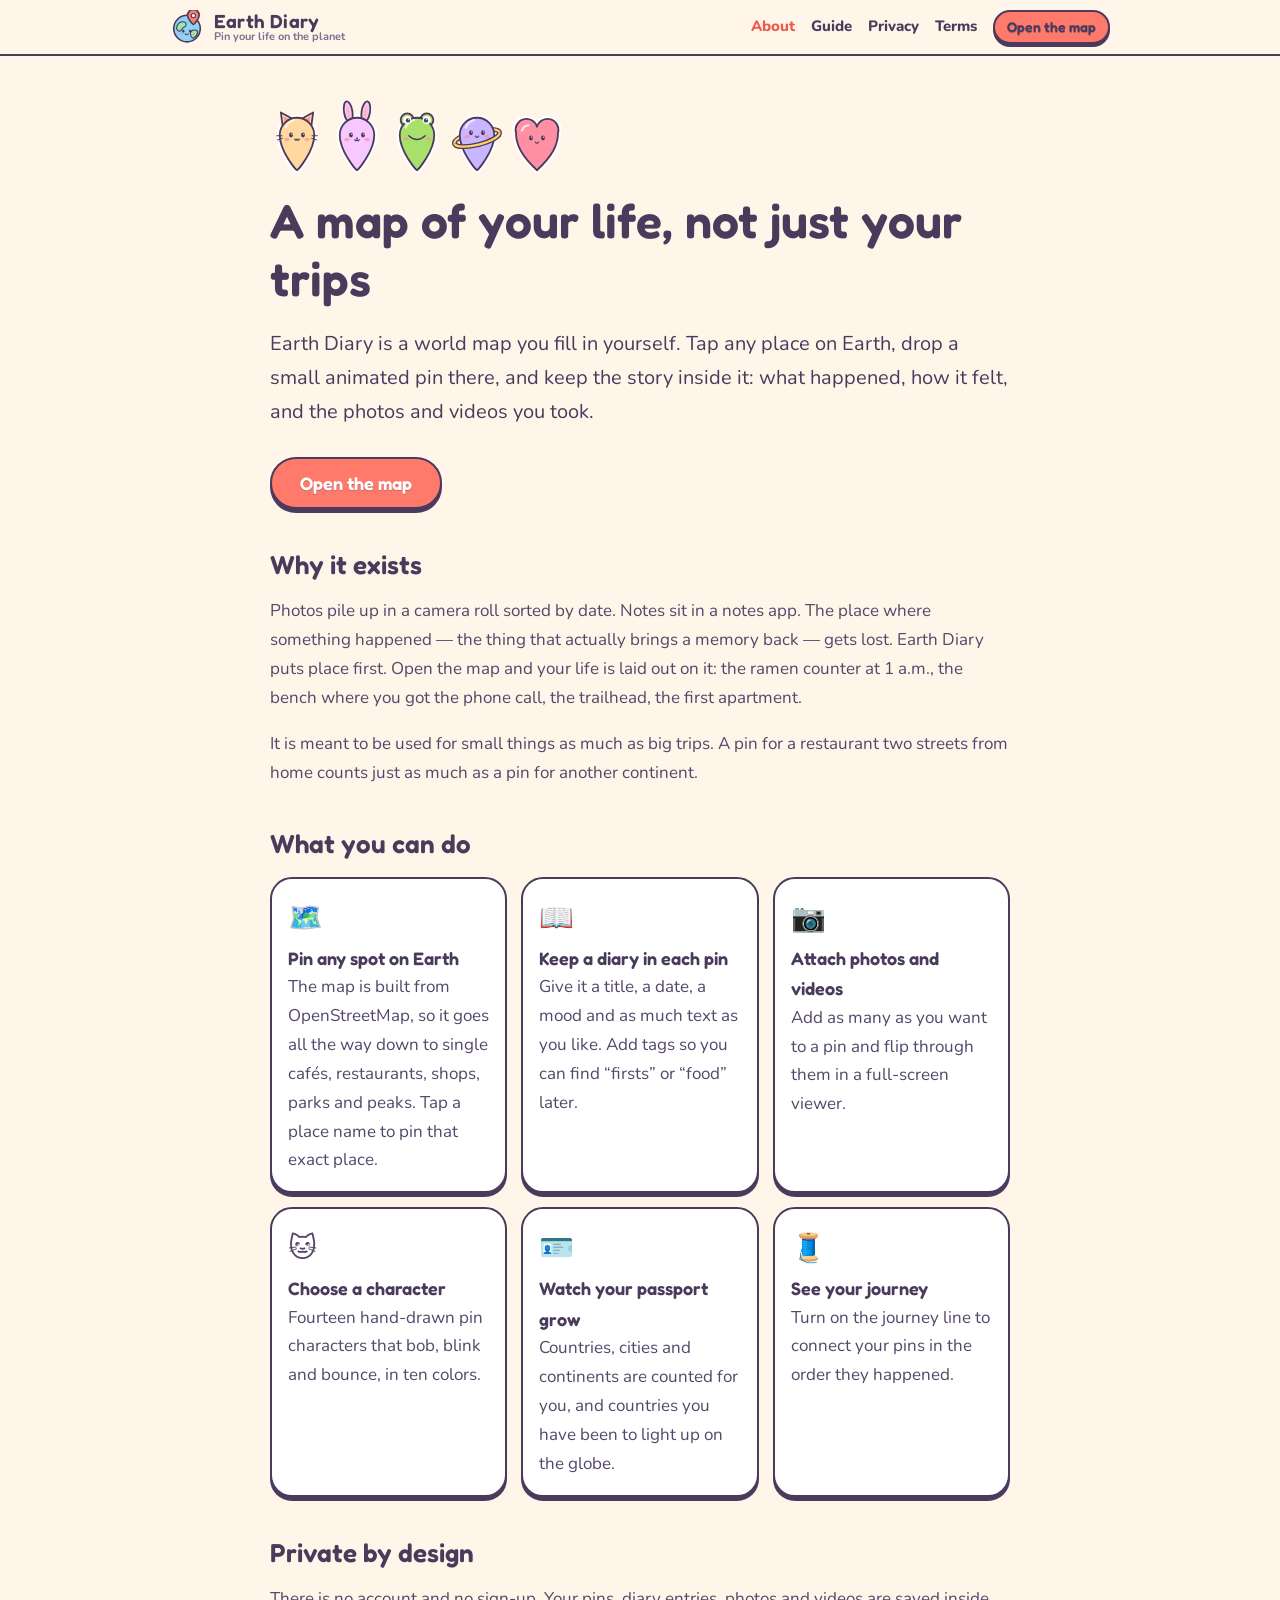
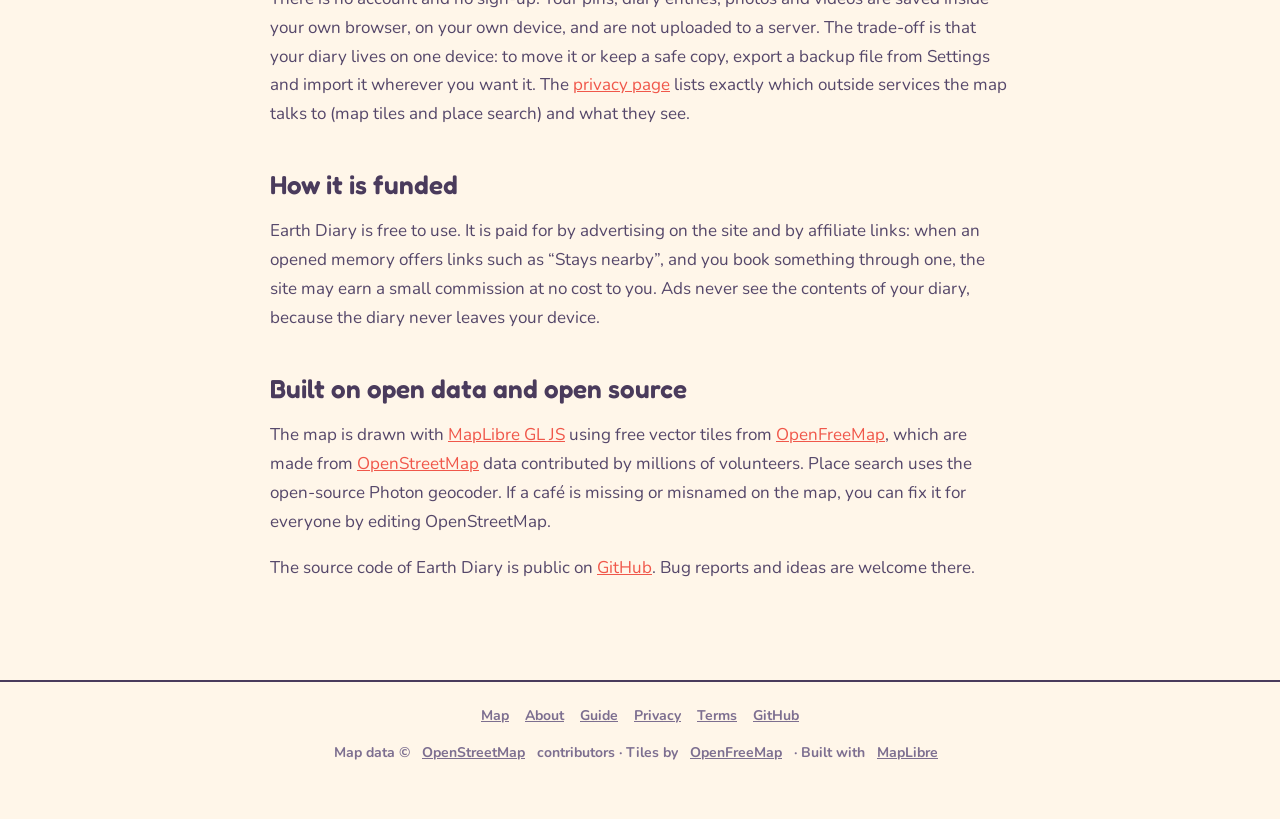
==== about.html @ 57a584e5 "Earth Diary: world-map diary with animated pins, photos and videos Static site (no build step): MapL" ====
<!doctype html>
<html lang="en">
<head>
  <meta charset="utf-8">
  <meta name="viewport" content="width=device-width, initial-scale=1">
  <title>About Earth Diary — a private world map for your memories</title>
  <meta name="description" content="Earth Diary is a free world map where every pin holds a diary entry, photos and videos. Learn what it does, how it stays private and how it is funded.">
  <link rel="canonical" href="https://emmazhao422.github.io/earth-diary/about.html">
  <meta property="og:title" content="About Earth Diary — a private world map for your memories">
  <meta property="og:description" content="Earth Diary is a free world map where every pin holds a diary entry, photos and videos. Learn what it does, how it stays private and how it is funded.">
  <meta property="og:image" content="https://emmazhao422.github.io/earth-diary/assets/img/og.jpg">
  <meta name="theme-color" content="#FFF6E9">
  <link rel="icon" href="assets/icons/favicon.svg" type="image/svg+xml">
  <link rel="stylesheet" href="assets/css/app.css">
  <link rel="stylesheet" href="assets/css/pages.css">
</head>
<body class="page">
  <header class="page-top"><div class="page-top-inner">
    <a class="brand" href="./"><img src="assets/icons/favicon.svg" alt="" width="34" height="34"><span class="brand-text"><b>Earth Diary</b><small>Pin your life on the planet</small></span></a>
    <nav class="page-nav"><a href="about.html" aria-current="page">About</a><a href="guide.html">Guide</a><a href="privacy.html">Privacy</a><a href="terms.html">Terms</a><a class="btn btn-primary btn-sm" href="./">Open the map</a></nav>
  </div></header>
  <main class="page-main">
    <div class="hero-row" data-pins="cat,bunny:#F7C8FF,frog,planet,heart"></div>
    <h1>A map of your life, not just your trips</h1>
    <p class="lead">Earth Diary is a world map you fill in yourself. Tap any place on Earth, drop a small animated pin there, and keep the story inside it: what happened, how it felt, and the photos and videos you took.</p>
    <p class="cta"><a class="btn btn-primary btn-lg" href="./">Open the map</a></p>

    <h2>Why it exists</h2>
    <p>Photos pile up in a camera roll sorted by date. Notes sit in a notes app. The place where something happened — the thing that actually brings a memory back — gets lost. Earth Diary puts place first. Open the map and your life is laid out on it: the ramen counter at 1 a.m., the bench where you got the phone call, the trailhead, the first apartment.</p>
    <p>It is meant to be used for small things as much as big trips. A pin for a restaurant two streets from home counts just as much as a pin for another continent.</p>

    <h2>What you can do</h2>
    <ul class="cards">
      <li><span>🗺️</span><b>Pin any spot on Earth</b>The map is built from OpenStreetMap, so it goes all the way down to single cafés, restaurants, shops, parks and peaks. Tap a place name to pin that exact place.</li>
      <li><span>📖</span><b>Keep a diary in each pin</b>Give it a title, a date, a mood and as much text as you like. Add tags so you can find “firsts” or “food” later.</li>
      <li><span>📷</span><b>Attach photos and videos</b>Add as many as you want to a pin and flip through them in a full-screen viewer.</li>
      <li><span>🐱</span><b>Choose a character</b>Fourteen hand-drawn pin characters that bob, blink and bounce, in ten colors.</li>
      <li><span>🪪</span><b>Watch your passport grow</b>Countries, cities and continents are counted for you, and countries you have been to light up on the globe.</li>
      <li><span>🧵</span><b>See your journey</b>Turn on the journey line to connect your pins in the order they happened.</li>
    </ul>

    <div data-ad="pages"></div>

    <h2>Private by design</h2>
    <p>There is no account and no sign-up. Your pins, diary entries, photos and videos are saved inside your own browser, on your own device, and are not uploaded to a server. The trade-off is that your diary lives on one device: to move it or keep a safe copy, export a backup file from Settings and import it wherever you want it. The <a href="privacy.html">privacy page</a> lists exactly which outside services the map talks to (map tiles and place search) and what they see.</p>

    <h2>How it is funded</h2>
    <p>Earth Diary is free to use. It is paid for by advertising on the site and by affiliate links: when an opened memory offers links such as “Stays nearby”, and you book something through one, the site may earn a small commission at no cost to you. Ads never see the contents of your diary, because the diary never leaves your device.</p>

    <h2>Built on open data and open source</h2>
    <p>The map is drawn with <a href="https://maplibre.org">MapLibre GL JS</a> using free vector tiles from <a href="https://openfreemap.org">OpenFreeMap</a>, which are made from <a href="https://www.openstreetmap.org/copyright">OpenStreetMap</a> data contributed by millions of volunteers. Place search uses the open-source Photon geocoder. If a café is missing or misnamed on the map, you can fix it for everyone by editing OpenStreetMap.</p>
    <p>The source code of Earth Diary is public on <a href="https://github.com/EmmaZhao422/earth-diary">GitHub</a>. Bug reports and ideas are welcome there.</p>

  </main>
  <footer class="page-foot">
    <a href="./">Map</a><a href="about.html">About</a><a href="guide.html">Guide</a><a href="privacy.html">Privacy</a><a href="terms.html">Terms</a><a href="https://github.com/EmmaZhao422/earth-diary">GitHub</a>
    <p>Map data © <a href="https://www.openstreetmap.org/copyright">OpenStreetMap</a> contributors · Tiles by <a href="https://openfreemap.org">OpenFreeMap</a> · Built with <a href="https://maplibre.org">MapLibre</a></p>
  </footer>
  <script src="assets/js/config.js"></script>
  <script type="module" src="assets/js/pages.js"></script>
</body>
</html>
---- assets/css/app.css ----
/* Earth Diary — app styles */

@font-face { font-family: 'Fredoka'; src: url('../fonts/fredoka-latin-wght-normal.woff2') format('woff2'); font-weight: 300 700; font-display: swap; }
@font-face { font-family: 'Nunito'; src: url('../fonts/nunito-latin-wght-normal.woff2') format('woff2'); font-weight: 200 1000; font-display: swap; }

:root {
  --cream: #FFF6E9;
  --paper: #FFFFFF;
  --ink: #4a3b5c;
  --ink-soft: #7d6f90;
  --line: #EFE3D0;
  --coral: #FF7A6B;
  --coral-deep: #F0574A;
  --pink: #FF8FA3;
  --mint: #9EE6CF;
  --sky: #A9D6FF;
  --sun: #FFD166;
  --lilac: #C9B6FF;
  --radius: 22px;
  --shadow: 0 14px 34px rgba(74, 59, 92, .18);
  --hard: 0 4px 0 var(--ink);
  --font-head: 'Fredoka', 'PingFang SC', 'Hiragino Sans GB', 'Microsoft YaHei', 'Noto Sans SC', system-ui, sans-serif;
  --font-body: 'Nunito', 'PingFang SC', 'Hiragino Sans GB', 'Microsoft YaHei', 'Noto Sans SC', system-ui, -apple-system, 'Segoe UI', sans-serif;
  --sidebar-w: 348px;
  --drawer-w: 420px;
  --gap: 12px;
  --top: 72px;
}

* { box-sizing: border-box; }
html, body { height: 100%; margin: 0; }
body {
  font-family: var(--font-body); font-size: 15px; line-height: 1.5; color: var(--ink);
  background: var(--cream); overflow: hidden; -webkit-font-smoothing: antialiased;
  overscroll-behavior: none;
}
button, input, textarea { font: inherit; color: inherit; }
button { cursor: pointer; border: 0; background: none; padding: 0; -webkit-tap-highlight-color: transparent; }
a { color: var(--coral-deep); }
h1, h2, h3, h4 { font-family: var(--font-head); font-weight: 600; margin: 0; line-height: 1.2; }
[hidden] { display: none !important; }
:focus-visible { outline: 3px solid var(--sky); outline-offset: 2px; }

/* ---------- map ---------- */
#map {
  position: fixed; inset: 0;
  background:
    radial-gradient(1.5px 1.5px at 12% 18%, #fff 50%, transparent 52%),
    radial-gradient(1.5px 1.5px at 78% 12%, #fff 50%, transparent 52%),
    radial-gradient(2px 2px at 88% 64%, #fff 50%, transparent 52%),
    radial-gradient(1.5px 1.5px at 30% 82%, #fff 50%, transparent 52%),
    radial-gradient(2px 2px at 60% 90%, #fff 50%, transparent 52%),
    radial-gradient(ellipse at 50% 45%, #7c6bd6 0%, #4f3f8f 55%, #33285e 100%);
}
.maplibregl-map { font-family: var(--font-body); }
.maplibregl-ctrl-group { border-radius: 16px !important; overflow: hidden; border: 2.5px solid var(--ink); box-shadow: var(--hard) !important; }
.maplibregl-ctrl-group button { width: 36px; height: 36px; }
.maplibregl-ctrl-bottom-right { transition: right .3s ease; }
.maplibregl-ctrl-bottom-left { transition: left .3s ease; }
.maplibregl-ctrl-scale { border-color: var(--ink); color: var(--ink); background: rgba(255, 255, 255, .8); border-radius: 0 0 6px 6px; font-weight: 700; }
.maplibregl-ctrl-attrib { font-size: 11px; border-radius: 12px 0 0 0; }
.is-placing .maplibregl-canvas { cursor: crosshair !important; }

/* ---------- top bar ---------- */
.topbar {
  position: fixed; z-index: 30; top: var(--gap); left: var(--gap); right: var(--gap);
  display: flex; align-items: center; gap: 10px; pointer-events: none;
}
.topbar > * { pointer-events: auto; }
.brand {
  display: flex; align-items: center; gap: 10px; height: 52px; padding: 0 16px 0 10px; text-decoration: none; color: var(--ink);
  background: var(--paper); border: 2.5px solid var(--ink); border-radius: 999px; box-shadow: var(--hard); flex: none;
}
.brand img { display: block; }
.brand-text { display: flex; flex-direction: column; line-height: 1.05; }
.brand-text b { font-family: var(--font-head); font-size: 19px; font-weight: 600; letter-spacing: .2px; }
.brand-text small { font-size: 11px; color: var(--ink-soft); font-weight: 700; }

.search { position: relative; flex: 1; max-width: 440px; }
.search input {
  width: 100%; height: 52px; padding: 0 18px 0 46px; border-radius: 999px; border: 2.5px solid var(--ink);
  background: var(--paper); box-shadow: var(--hard); font-weight: 700; outline: none;
}
.search input::placeholder { color: #a99cb8; font-weight: 600; }
.search input:focus { border-color: var(--coral-deep); }
.search-icon { position: absolute; left: 17px; top: 16px; width: 20px; height: 20px; fill: none; stroke: var(--ink); stroke-width: 2.4; stroke-linecap: round; pointer-events: none; }
.search-results {
  position: absolute; top: 60px; left: 0; right: 0; background: var(--paper); border: 2.5px solid var(--ink);
  border-radius: 20px; box-shadow: var(--shadow); padding: 6px; max-height: min(60vh, 440px); overflow: auto;
}
.search-item { display: flex; gap: 10px; align-items: center; width: 100%; text-align: left; padding: 9px 10px; border-radius: 14px; }
.search-item:hover, .search-item.is-on { background: var(--cream); }
.search-item b { display: block; font-weight: 800; }
.search-item small { display: block; color: var(--ink-soft); font-size: 12.5px; text-transform: capitalize; }
.search-emoji { font-size: 20px; width: 30px; text-align: center; flex: none; }
.search-pin { display: inline-block; width: 22px; height: 32px; vertical-align: middle; }
.search-pin svg { width: 100%; height: 100%; }
.search-note { margin: 0; padding: 12px; color: var(--ink-soft); }

.top-actions { margin-left: auto; display: flex; gap: 8px; }
.icon-btn, .chip-btn {
  height: 44px; min-width: 44px; border-radius: 999px; background: var(--paper); border: 2.5px solid var(--ink);
  display: inline-grid; place-items: center; box-shadow: var(--hard); font-weight: 800; transition: transform .12s, box-shadow .12s;
}
.chip-btn { padding: 0 14px; font-family: var(--font-head); font-weight: 600; }
.icon-btn svg { width: 22px; height: 22px; fill: none; stroke: var(--ink); stroke-width: 1.9; stroke-linejoin: round; stroke-linecap: round; }
.icon-btn:active, .chip-btn:active, .btn:active, .fab:active { transform: translateY(3px); box-shadow: 0 1px 0 var(--ink); }

/* ---------- buttons ---------- */
.btn {
  display: inline-flex; align-items: center; justify-content: center; gap: 6px; min-height: 44px; padding: 0 18px;
  border-radius: 999px; border: 2.5px solid var(--ink); font-family: var(--font-head); font-weight: 600; font-size: 15.5px;
  box-shadow: var(--hard); background: var(--paper); text-decoration: none; color: var(--ink); transition: transform .12s, box-shadow .12s, background .15s;
  white-space: nowrap;
}
.btn-primary { background: var(--coral); color: #fff; text-shadow: 0 1px 0 rgba(74, 59, 92, .35); }
.btn-primary:hover { background: var(--coral-deep); }
.btn-soft { background: var(--cream); }
.btn-soft:hover { background: #ffecd2; }
.btn-ghost { border-color: transparent; box-shadow: none; background: transparent; color: var(--ink-soft); }
.btn-ghost:hover { background: rgba(74, 59, 92, .08); }
.btn-danger { background: #ff5c6c; color: #fff; }
.btn-danger-soft { color: #c73545; }
.btn-sm { min-height: 34px; padding: 0 12px; font-size: 14px; box-shadow: 0 3px 0 var(--ink); }
.btn-lg { min-height: 52px; font-size: 18px; padding: 0 28px; }
.btn-block { width: 100%; }
.btn[disabled] { opacity: .6; pointer-events: none; }
.grow { flex: 1; }

/* ---------- sidebar ---------- */
.sidebar {
  position: fixed; z-index: 20; left: var(--gap); top: var(--top); bottom: var(--gap); width: var(--sidebar-w);
  background: var(--paper); border: 2.5px solid var(--ink); border-radius: 26px; box-shadow: var(--shadow);
  display: flex; flex-direction: column; overflow: hidden;
  transform: translateX(calc(-100% - 24px)); transition: transform .32s cubic-bezier(.3, 1.1, .4, 1);
}
.sidebar-open .sidebar { transform: none; }
.sheet-grip { display: none; }
.sidebar-toggle {
  position: fixed; z-index: 21; top: calc(var(--top) + 14px); left: var(--gap); width: 34px; height: 44px;
  background: var(--paper); border: 2.5px solid var(--ink); border-radius: 0 14px 14px 0; border-left: 0;
  display: grid; place-items: center; transition: left .32s cubic-bezier(.3, 1.1, .4, 1);
}
.sidebar-toggle svg { width: 18px; height: 18px; fill: none; stroke: var(--ink); stroke-width: 3; stroke-linecap: round; stroke-linejoin: round; transform: rotate(180deg); transition: transform .3s; }
.sidebar-open .sidebar-toggle { left: calc(var(--gap) + var(--sidebar-w) - 2px); }
.sidebar-open .sidebar-toggle svg { transform: none; }

.tabs { display: flex; gap: 6px; padding: 12px 12px 0; flex: none; }
.tab {
  flex: 1; height: 42px; border-radius: 999px; font-family: var(--font-head); font-weight: 600; font-size: 16px;
  color: var(--ink-soft); border: 2.5px solid transparent; display: inline-flex; align-items: center; justify-content: center; gap: 8px;
}
.tab.is-active { background: var(--sun); color: var(--ink); border-color: var(--ink); box-shadow: 0 3px 0 var(--ink); }
.tab em { font-style: normal; font-size: 12px; min-width: 22px; height: 22px; padding: 0 6px; border-radius: 11px; background: var(--ink); color: #fff; display: inline-grid; place-items: center; font-family: var(--font-body); font-weight: 800; }
.tab-panel { flex: 1; overflow-y: auto; padding: 12px; display: flex; flex-direction: column; gap: 10px; scrollbar-width: thin; scrollbar-color: #e3d5c0 transparent; }
.sidebar-foot { flex: none; display: flex; gap: 14px; justify-content: center; padding: 9px 12px; border-top: 2px dashed var(--line); font-size: 12.5px; font-weight: 700; }
.sidebar-foot a { color: var(--ink-soft); text-decoration: none; }
.sidebar-foot a:hover { color: var(--coral-deep); }

.filter-row input, .field input, .field textarea {
  width: 100%; border: 2.5px solid var(--line); background: #fffdf9; border-radius: 16px; padding: 10px 14px; outline: none; font-weight: 600;
  transition: border-color .15s, background .15s;
}
.filter-row input:focus, .field input:focus, .field textarea:focus { border-color: var(--ink); background: #fff; }
.chips { display: flex; flex-wrap: wrap; gap: 6px; }
.chips:empty { display: none; }
.chip {
  padding: 5px 12px; border-radius: 999px; border: 2px solid var(--line); background: #fffdf9; font-weight: 800; font-size: 13px; color: var(--ink-soft);
  max-width: 100%; overflow: hidden; text-overflow: ellipsis; white-space: nowrap;
}
.chip:hover { border-color: var(--ink); color: var(--ink); }
.chip.is-on { background: var(--ink); color: #fff; border-color: var(--ink); }

.timeline { display: flex; flex-direction: column; gap: 8px; }
.year-head { font-size: 14px; color: var(--ink-soft); margin: 8px 4px 0; letter-spacing: .6px; display: flex; align-items: center; gap: 10px; }
.year-head::after { content: ''; flex: 1; border-top: 2px dashed var(--line); }
.mem-card {
  display: flex; gap: 12px; width: 100%; text-align: left; padding: 9px; border-radius: 20px; border: 2.5px solid var(--line);
  background: #fffdf9; position: relative; transition: transform .15s, border-color .15s, box-shadow .15s;
}
.mem-card:hover { border-color: var(--ink); transform: translateY(-2px); box-shadow: 0 5px 0 var(--ink); }
.mem-card.is-on { border-color: var(--ink); background: #fff3d6; box-shadow: 0 4px 0 var(--ink); }
.mem-thumb {
  flex: none; width: 68px; height: 68px; border-radius: 15px; background: linear-gradient(140deg, #ffe9c9, #ffd6e0) center/cover no-repeat;
  display: grid; place-items: center; position: relative;
}
.mem-thumb > svg { width: 40px; height: 58px; }
.mem-mini { position: absolute; right: -8px; bottom: -8px; width: 26px; height: 37px; }
.mem-mini svg { width: 100%; height: 100%; }
.mem-main { min-width: 0; flex: 1; display: flex; flex-direction: column; gap: 1px; padding-right: 18px; }
.mem-main b { font-family: var(--font-head); font-weight: 600; font-size: 15.5px; line-height: 1.25; display: -webkit-box; -webkit-line-clamp: 2; -webkit-box-orient: vertical; overflow: hidden; }
.mem-main small { color: var(--ink-soft); font-weight: 700; font-size: 12.5px; white-space: nowrap; overflow: hidden; text-overflow: ellipsis; }
.mem-excerpt { font-size: 13px; color: #6d6080; display: -webkit-box; -webkit-line-clamp: 1; -webkit-box-orient: vertical; overflow: hidden; }
.mem-count { font-size: 12px; font-weight: 800; color: var(--ink-soft); }
.mem-mood { position: absolute; top: 7px; right: 9px; font-size: 17px; }
.nomatch { text-align: center; color: var(--ink-soft); padding: 18px 0; margin: 0; }

.onthisday { background: linear-gradient(135deg, #fff0c9, #ffdbe6); border: 2.5px solid var(--ink); border-radius: 20px; padding: 12px; box-shadow: 0 4px 0 var(--ink); }
.onthisday h4 { font-size: 15px; margin-bottom: 6px; }
.otd { display: flex; justify-content: space-between; gap: 10px; width: 100%; text-align: left; padding: 6px 8px; border-radius: 12px; }
.otd:hover { background: rgba(255, 255, 255, .6); }
.otd b { white-space: nowrap; overflow: hidden; text-overflow: ellipsis; }
.otd small { color: var(--ink-soft); font-weight: 800; flex: none; }

.empty { text-align: center; padding: 26px 14px 10px; display: flex; flex-direction: column; align-items: center; gap: 10px; }
.empty p { margin: 0; color: var(--ink-soft); }
.empty-art { display: flex; justify-content: center; }
.empty-art svg { width: 62px; height: 90px; margin: 0 -6px; }
.empty-art svg:nth-child(1) { transform: rotate(-10deg) translateY(8px); }
.empty-art svg:nth-child(3) { transform: rotate(10deg) translateY(8px); }

/* passport */
.stat-grid { display: grid; grid-template-columns: repeat(3, 1fr); gap: 8px; }
.stat { background: #fffdf9; border: 2.5px solid var(--ink); border-radius: 18px; padding: 10px 6px 8px; text-align: center; box-shadow: 0 3px 0 var(--ink); position: relative; }
.stat:nth-child(1) { background: #ffe1da; } .stat:nth-child(2) { background: #d8ecff; } .stat:nth-child(3) { background: #fff0b8; }
.stat:nth-child(4) { background: #dcf5c6; } .stat:nth-child(5) { background: #f6defd; } .stat:nth-child(6) { background: #d2f5e9; }
.stat-emoji { font-size: 16px; position: absolute; top: 5px; left: 8px; }
.stat b { display: block; font-family: var(--font-head); font-weight: 600; font-size: 28px; line-height: 1.15; margin-top: 8px; }
.stat b i { font-style: normal; font-size: 15px; opacity: .6; }
.stat small { font-weight: 800; font-size: 11.5px; color: var(--ink-soft); }
.world-meter p { margin: 4px 2px 0; font-size: 13px; color: var(--ink-soft); font-weight: 700; }
.world-meter b { color: var(--ink); font-family: var(--font-head); font-size: 16px; }
.meter { height: 14px; border-radius: 8px; border: 2.5px solid var(--ink); background: #fff; overflow: hidden; }
.meter span { display: block; height: 100%; background: repeating-linear-gradient(45deg, var(--pink) 0 8px, #ffb3c1 8px 16px); border-radius: 0 6px 6px 0; }
.continents { display: flex; flex-wrap: wrap; gap: 6px; }
.continent { padding: 4px 10px; border-radius: 999px; font-size: 12.5px; font-weight: 800; border: 2px dashed var(--line); color: #b9adc6; }
.continent.is-on { border: 2px solid var(--ink); color: var(--ink); background: var(--mint); }
.facts { display: grid; grid-template-columns: repeat(3, 1fr); gap: 8px; }
.facts div { background: var(--cream); border-radius: 14px; padding: 8px 10px; }
.facts small { display: block; font-size: 11.5px; font-weight: 800; color: var(--ink-soft); }
.facts b { font-family: var(--font-head); font-weight: 600; font-size: 14px; }
.country-list { display: flex; flex-direction: column; gap: 2px; }
.country-row { display: flex; align-items: center; gap: 10px; width: 100%; text-align: left; padding: 7px 8px; border-radius: 12px; font-weight: 700; }
.country-row:hover { background: var(--cream); }
.country-row .flag { font-size: 20px; width: 28px; text-align: center; }
.country-row span:nth-child(2) { flex: 1; }
.country-row em { font-style: normal; font-weight: 800; font-size: 12px; background: var(--ink); color: #fff; border-radius: 10px; min-width: 22px; height: 20px; padding: 0 6px; display: inline-grid; place-items: center; }
.country-row.is-muted { color: var(--ink-soft); }

.switch-row { display: flex; align-items: center; gap: 12px; padding: 8px 2px; cursor: pointer; position: relative; }
.switch-row > span { flex: 1; }
.switch-row b { display: block; font-weight: 800; }
.switch-row small { color: var(--ink-soft); font-size: 12.5px; }
.switch-row input { position: absolute; opacity: 0; pointer-events: none; }
.switch-row i { flex: none; width: 48px; height: 28px; border-radius: 14px; border: 2.5px solid var(--ink); background: #eee6da; position: relative; transition: background .2s; }
.switch-row i::after { content: ''; position: absolute; top: 2px; left: 2px; width: 19px; height: 19px; border-radius: 50%; background: #fff; border: 2.5px solid var(--ink); transition: transform .2s cubic-bezier(.3, 1.5, .5, 1); box-sizing: border-box; }
.switch-row input:checked + i { background: var(--mint); }
.switch-row input:checked + i::after { transform: translateX(20px); }
.switch-row input:focus-visible + i { outline: 3px solid var(--sky); outline-offset: 2px; }

/* ---------- FAB + placing ---------- */
.fab {
  position: fixed; z-index: 25; bottom: 26px; left: 50%; transform: translateX(-50%);
  display: inline-flex; align-items: center; gap: 10px; height: 58px; padding: 0 26px 0 14px; border-radius: 999px;
  background: var(--coral); color: #fff; border: 2.5px solid var(--ink); box-shadow: 0 5px 0 var(--ink), 0 14px 28px rgba(240, 87, 74, .35);
  font-family: var(--font-head); font-weight: 600; font-size: 19px; text-shadow: 0 1px 0 rgba(74, 59, 92, .4);
  transition: transform .12s, box-shadow .12s, background .15s, left .3s ease;
}
.fab:hover { background: var(--coral-deep); }
.fab:active { transform: translateX(-50%) translateY(4px); box-shadow: 0 1px 0 var(--ink); }
.fab-plus { width: 34px; height: 34px; border-radius: 50%; background: #fff; color: var(--coral-deep); display: grid; place-items: center; font-size: 26px; line-height: 1; text-shadow: none; border: 2.5px solid var(--ink); transition: transform .3s cubic-bezier(.3, 1.5, .5, 1); }
.is-placing .fab-plus { transform: rotate(45deg); }
.drawer-open .fab { display: none; }
.placing-bar {
  position: fixed; z-index: 26; top: calc(var(--top) + 6px); left: 50%; transform: translateX(-50%);
  display: flex; align-items: center; gap: 10px; padding: 8px 10px 8px 16px; border-radius: 999px; max-width: calc(100vw - 24px);
  background: var(--sun); border: 2.5px solid var(--ink); box-shadow: var(--hard); font-weight: 800; animation: bar-in .35s cubic-bezier(.3, 1.4, .5, 1);
}
.placing-dot { animation: hop 1s ease-in-out infinite; display: inline-block; }
@keyframes bar-in { from { transform: translateX(-50%) translateY(-20px); opacity: 0; } }
@keyframes hop { 0%, 100% { transform: translateY(0); } 50% { transform: translateY(-5px); } }

/* ---------- pins ---------- */
.pin { width: 46px; height: 66px; cursor: pointer; -webkit-tap-highlight-color: transparent; outline: none; }
.maplibregl-marker:hover, .maplibregl-marker:focus-visible { z-index: 5; }
.pin.is-selected { z-index: 6; }
.pin.is-draft { z-index: 7; cursor: grab; }
.pin-bob { display: block; width: 100%; height: 100%; transform-origin: 50% 96%; animation: pin-bob 3.4s ease-in-out infinite; animation-delay: var(--delay, 0s); }
.pin-art { display: block; width: 100%; height: 100%; transform-origin: 50% 96%; transition: transform .25s cubic-bezier(.3, 1.6, .5, 1); filter: drop-shadow(0 3px 3px rgba(74, 59, 92, .28)); }
.pin-art svg, .pin-svg { display: block; width: 100%; height: 100%; overflow: visible; }
.pin-shadow { position: absolute; left: 50%; bottom: -2px; width: 22px; height: 7px; margin-left: -11px; border-radius: 50%; background: rgba(74, 59, 92, .3); animation: pin-shadow 3.4s ease-in-out infinite; animation-delay: var(--delay, 0s); }
.pin-eyes { transform-box: fill-box; transform-origin: center; animation: pin-blink 4.8s infinite; animation-delay: var(--delay, 0s); }
.pin:hover .pin-art, .pin:focus-visible .pin-art { animation: pin-wiggle .55s ease-in-out; transform: scale(1.14); }
.pin.is-selected .pin-art { transform: scale(1.32); }
.pin.is-selected::before {
  content: ''; position: absolute; left: 50%; bottom: -9px; width: 34px; height: 14px; margin-left: -17px; border-radius: 50%;
  border: 3px solid var(--coral); animation: ring 1.4s ease-out infinite;
}
.pin.is-draft .pin-bob { animation: pin-drop .75s cubic-bezier(.3, 1.3, .5, 1) both, pin-bob 3.4s ease-in-out .75s infinite; }
.pin.is-new .pin-art { animation: pin-pop .8s cubic-bezier(.3, 1.6, .5, 1); }
.pin-tip {
  position: absolute; left: 50%; bottom: calc(100% + 2px); transform: translate(-50%, 6px) scale(.9); opacity: 0; pointer-events: none;
  background: var(--ink); color: #fff; padding: 4px 11px; border-radius: 999px; font-weight: 800; font-size: 12.5px; white-space: nowrap;
  max-width: 220px; overflow: hidden; text-overflow: ellipsis; transition: opacity .15s, transform .2s cubic-bezier(.3, 1.5, .5, 1);
}
.pin:hover .pin-tip, .pin.is-selected .pin-tip, .pin.is-draft .pin-tip:not(:empty) { opacity: 1; transform: translate(-50%, -8px) scale(1); }
.pin.is-selected .pin-tip { bottom: calc(100% + 16px); background: var(--coral-deep); }
.pin-burst { position: absolute; left: 50%; top: 35%; pointer-events: none; }
.pin-burst i { position: absolute; font-style: normal; font-size: 18px; left: -9px; top: -9px; animation: burst 1.2s ease-out forwards; --a: calc(var(--i) * 60deg - 30deg); }

@keyframes pin-bob { 0%, 100% { transform: translateY(0) rotate(-2.5deg); } 50% { transform: translateY(-5px) rotate(2.5deg); } }
@keyframes pin-shadow { 0%, 100% { transform: scale(1); opacity: .9; } 50% { transform: scale(.7); opacity: .5; } }
@keyframes pin-blink { 0%, 93%, 100% { transform: scaleY(1); } 96% { transform: scaleY(.1); } }
@keyframes pin-wiggle { 0%, 100% { rotate: 0deg; } 25% { rotate: -11deg; } 75% { rotate: 11deg; } }
@keyframes pin-drop { 0% { transform: translateY(-140px) scale(.5); opacity: 0; } 55% { transform: translateY(0) scale(1.18, .8); opacity: 1; } 75% { transform: translateY(-14px) scale(.95, 1.06); } 100% { transform: translateY(0) scale(1); } }
@keyframes pin-pop { 0% { transform: scale(.4); } 60% { transform: scale(1.5); } 100% { transform: scale(1.32); } }
@keyframes ring { 0% { transform: scale(.6); opacity: 1; } 100% { transform: scale(1.9); opacity: 0; } }
@keyframes burst { 0% { transform: rotate(var(--a)) translateY(0) scale(.4); opacity: 1; } 100% { transform: rotate(var(--a)) translateY(-74px) scale(1.2); opacity: 0; } }

.cluster {
  width: 58px; height: 58px; border-radius: 50%; background: #fff; border: 2.5px solid var(--ink); box-shadow: 0 4px 0 var(--ink);
  cursor: pointer;
}
.cluster:hover { filter: brightness(1.05); }
.cluster-art { position: absolute; width: 28px; height: 40px; top: 7px; }
.cluster-art svg { width: 100%; height: 100%; }
.cluster-art.a { left: 5px; transform: rotate(-13deg); }
.cluster-art.b { right: 5px; transform: rotate(13deg); }
.cluster b {
  position: absolute; right: -9px; top: -9px; min-width: 28px; height: 28px; padding: 0 6px; border-radius: 14px; background: var(--coral); color: #fff;
  border: 2.5px solid var(--ink); font-family: var(--font-head); font-weight: 600; font-size: 14px; display: grid; place-items: center;
}

.no-motion .pin-bob, .no-motion .pin-shadow, .no-motion .pin-eyes, .no-motion .placing-dot, .no-motion .pin.is-selected::before { animation: none !important; }
@media (prefers-reduced-motion: reduce) {
  .pin-bob, .pin-shadow, .pin-eyes, .placing-dot, .pin.is-selected::before { animation: none !important; }
}

/* ---------- popup ---------- */
.spot-popup .maplibregl-popup-content { border-radius: 22px; border: 2.5px solid var(--ink); padding: 12px; box-shadow: 0 5px 0 var(--ink), var(--shadow); font-family: var(--font-body); }
.spot-popup .maplibregl-popup-tip { display: none; }
.spot { min-width: 210px; display: flex; flex-direction: column; gap: 10px; }
.spot-head { display: flex; gap: 10px; align-items: center; }
.spot-emoji { font-size: 24px; width: 42px; height: 42px; flex: none; border-radius: 14px; background: var(--cream); display: grid; place-items: center; }
.spot-head b { display: block; font-family: var(--font-head); font-weight: 600; font-size: 16px; line-height: 1.2; color: var(--ink); }
.spot-head small { display: block; color: var(--ink-soft); font-weight: 700; font-size: 12.5px; text-transform: capitalize; }

/* ---------- drawer ---------- */
.drawer {
  position: fixed; z-index: 28; right: var(--gap); top: var(--top); bottom: var(--gap); width: var(--drawer-w); max-width: calc(100vw - 24px);
  background: var(--paper); border: 2.5px solid var(--ink); border-radius: 26px; box-shadow: var(--shadow); overflow: hidden;
  transform: translateX(30px); opacity: 0; transition: transform .3s cubic-bezier(.3, 1.2, .4, 1), opacity .2s;
}
.drawer.is-open { transform: none; opacity: 1; }
.drawer.is-drop::after { content: '⬇️'; position: absolute; inset: 8px; border: 3px dashed var(--coral); border-radius: 20px; background: rgba(255, 246, 233, .9); display: grid; place-items: center; font-size: 46px; pointer-events: none; }
.drawer-inner { height: 100%; display: flex; flex-direction: column; margin: 0; }
.drawer-head { flex: none; display: flex; align-items: center; justify-content: space-between; padding: 14px 14px 10px 20px; border-bottom: 2px dashed var(--line); }
.drawer-head h2 { font-size: 21px; }
.drawer-head .icon-btn, .hero-x { width: 38px; min-width: 38px; height: 38px; font-size: 22px; line-height: 1; box-shadow: 0 3px 0 var(--ink); }
.drawer-scroll { flex: 1; overflow-y: auto; padding: 16px 18px 20px; display: flex; flex-direction: column; gap: 14px; scrollbar-width: thin; scrollbar-color: #e3d5c0 transparent; }
.drawer-foot { flex: none; display: flex; gap: 10px; padding: 12px 16px 16px; border-top: 2px dashed var(--line); background: #fffdf9; }

.field { display: flex; flex-direction: column; gap: 6px; min-width: 0; }
.field-row { display: flex; gap: 12px; flex-wrap: wrap; }
.label { font-family: var(--font-head); font-weight: 600; font-size: 14.5px; }
.sub { color: var(--ink-soft); font-size: 12.5px; font-weight: 600; }
.field textarea { resize: vertical; min-height: 120px; line-height: 1.6; }
.hint { margin: 0; font-size: 13px; color: var(--ink-soft); font-weight: 700; background: var(--cream); border-radius: 14px; padding: 9px 12px; }

.char-grid { display: grid; grid-template-columns: repeat(7, 1fr); gap: 6px; }
.char-opt { aspect-ratio: 1 / 1.25; border-radius: 15px; border: 2.5px solid transparent; background: var(--cream); padding: 4px 2px 2px; transition: transform .15s, background .15s; }
.char-opt svg { width: 100%; height: 100%; }
.char-opt:hover { transform: translateY(-3px) rotate(-4deg); }
.char-opt.is-on { border-color: var(--ink); background: var(--sun); box-shadow: 0 3px 0 var(--ink); }
.color-row { display: flex; gap: 8px; flex-wrap: wrap; padding-top: 4px; }
.color-row.is-disabled { opacity: .3; pointer-events: none; }
.color-dot { width: 28px; height: 28px; border-radius: 50%; background: var(--c); border: 2.5px solid var(--ink); transition: transform .15s; }
.color-dot:hover { transform: scale(1.15); }
.color-dot.is-on { box-shadow: 0 0 0 3px #fff, 0 0 0 6px var(--coral); }
.mood-row { display: flex; flex-wrap: wrap; gap: 4px; }
.mood-opt { width: 36px; height: 36px; border-radius: 12px; font-size: 20px; border: 2.5px solid transparent; filter: grayscale(.7); opacity: .7; transition: transform .15s; }
.mood-opt:hover { transform: scale(1.2); filter: none; opacity: 1; }
.mood-opt.is-on { border-color: var(--ink); background: var(--sun); filter: none; opacity: 1; }
.nearby { display: flex; flex-direction: column; gap: 6px; margin-top: -6px; }
.nearby .label { font-size: 13px; color: var(--ink-soft); }

.media-grid { display: grid; grid-template-columns: repeat(4, 1fr); gap: 8px; }
.media-tile, .media-add { aspect-ratio: 1; border-radius: 15px; position: relative; }
.media-tile { background: var(--cream) center/cover no-repeat; border: 2.5px solid var(--ink); display: grid; place-items: center; overflow: hidden; }
.media-x { position: absolute; top: 3px; right: 3px; width: 24px; height: 24px; border-radius: 50%; background: var(--ink); color: #fff; font-size: 15px; line-height: 1; display: grid; place-items: center; }
.media-add { border: 2.5px dashed #cdbfa9; background: #fffdf9; display: flex; flex-direction: column; align-items: center; justify-content: center; gap: 2px; color: var(--ink-soft); padding: 4px; }
.media-add span { font-size: 24px; line-height: 1; }
.media-add small { font-size: 10.5px; font-weight: 800; text-align: center; line-height: 1.15; }
.media-add:hover { border-color: var(--ink); color: var(--ink); background: var(--cream); }
.gal-play { width: 30px; height: 30px; border-radius: 50%; background: rgba(74, 59, 92, .8); color: #fff; display: grid; place-items: center; font-size: 12px; padding-left: 2px; }
.gal-dur { position: absolute; right: 6px; bottom: 5px; font-size: 11px; font-weight: 800; color: #fff; background: rgba(74, 59, 92, .75); padding: 0 5px; border-radius: 6px; }
.spinner { width: 24px; height: 24px; border-radius: 50%; border: 3px solid var(--line); border-top-color: var(--coral); animation: spin .8s linear infinite; display: inline-block; }
@keyframes spin { to { transform: rotate(360deg); } }

/* detail */
.detail-hero { flex: none; height: 168px; position: relative; background: linear-gradient(135deg, #ffe2b8, #ffc9d7 60%, #d9ccff) center/cover no-repeat; border-bottom: 2.5px solid var(--ink); }
.detail-hero.has-cover { height: 220px; cursor: zoom-in; }
.hero-x { position: absolute; top: 12px; right: 12px; }
.hero-pin { position: absolute; left: 18px; bottom: -30px; width: 64px; height: 92px; filter: drop-shadow(0 4px 4px rgba(74, 59, 92, .3)); animation: pin-bob 3.4s ease-in-out infinite; transform-origin: 50% 96%; }
.hero-pin svg { width: 100%; height: 100%; }
.detail .drawer-scroll { padding-top: 38px; gap: 12px; }
.badge { align-self: flex-start; font-size: 11.5px; font-weight: 800; background: var(--lilac); border: 2px solid var(--ink); border-radius: 999px; padding: 1px 9px; }
.detail-title { font-size: 25px; overflow-wrap: anywhere; }
.detail-meta { margin: 0; display: flex; align-items: center; gap: 10px; font-weight: 800; color: var(--ink-soft); }
.detail-mood { font-size: 22px; }
.detail-place { display: flex; gap: 8px; align-items: flex-start; text-align: left; background: var(--cream); border-radius: 14px; padding: 9px 12px; font-weight: 700; text-transform: none; }
.detail-place:hover { background: #ffecd2; }
.detail-text { white-space: pre-wrap; overflow-wrap: anywhere; font-size: 15.5px; line-height: 1.7; background: repeating-linear-gradient(transparent 0 26px, #f4eadb 26px 27.2px); background-position: 0 -1px; line-height: 27.2px; padding: 0 2px; }
.tags { display: flex; flex-wrap: wrap; gap: 6px; }
.tag { font-weight: 800; font-size: 13px; color: #6f51c9; background: #efe8ff; border-radius: 999px; padding: 3px 10px; }
.tag:hover { background: var(--lilac); color: var(--ink); }
.gallery { display: grid; grid-template-columns: repeat(3, 1fr); gap: 8px; }
.gal-item { aspect-ratio: 1; border-radius: 15px; border: 2.5px solid var(--ink); background: var(--cream) center/cover no-repeat; position: relative; display: grid; place-items: center; cursor: zoom-in; transition: transform .15s; overflow: hidden; }
.gal-item:hover { transform: scale(1.03) rotate(-1deg); }
.detail-actions { display: flex; flex-wrap: wrap; gap: 8px; }
.detail-actions .btn { min-height: 38px; font-size: 14px; padding: 0 13px; box-shadow: 0 3px 0 var(--ink); }
.plan { border: 2.5px dashed #d8c9b0; border-radius: 18px; padding: 12px; display: flex; flex-direction: column; gap: 8px; }
.plan h3 { font-size: 15.5px; }
.plan-links { display: flex; flex-wrap: wrap; gap: 8px; }
.plan-links a { display: inline-flex; gap: 6px; align-items: center; text-decoration: none; color: var(--ink); font-weight: 800; font-size: 13.5px; background: #e9f4ff; border: 2px solid var(--ink); border-radius: 999px; padding: 5px 12px; }
.plan-links a:hover { background: var(--sky); }
.plan small { font-size: 11.5px; color: var(--ink-soft); }

/* ---------- ads ---------- */
.sidebar-ad { flex: none; padding: 8px 12px 4px; border-top: 2px dashed var(--line); max-height: 290px; overflow: hidden; }
.sidebar-ad.ad-slot { margin: 0; }
@media (max-height: 720px), (max-width: 899px) { .sidebar-ad { display: none !important; } }
.ad-slot { margin: 6px 0 0; }
.ad-slot:empty { display: none; }
.ad-label { display: block; font-size: 10px; letter-spacing: 1px; text-transform: uppercase; color: #b3a6c2; font-weight: 800; margin-bottom: 4px; text-align: center; }
.ad-slot-sidebar ins, .ad-slot-sidebar .ad-custom { min-height: 250px; }
.ad-preview { border: 2.5px dashed var(--coral); border-radius: 16px; background: repeating-linear-gradient(45deg, #fff5f3 0 10px, #ffe9e5 10px 20px); min-height: 110px; display: flex; flex-direction: column; align-items: center; justify-content: center; gap: 2px; color: var(--coral-deep); }
.ad-slot-sidebar .ad-preview { min-height: 250px; }
.ad-preview span { font-size: 10px; letter-spacing: 1px; text-transform: uppercase; font-weight: 800; }
.ad-preview b { font-family: var(--font-head); font-size: 18px; }
.house { display: flex; gap: 10px; align-items: flex-start; background: linear-gradient(135deg, #eef8ff, #f3ecff); border-radius: 18px; padding: 12px; font-size: 13px; }
.house-icon { font-size: 24px; }
.house strong { font-family: var(--font-head); font-weight: 600; font-size: 14.5px; }
.house p { margin: 2px 0 6px; color: #6d6080; }
.house-cta { font-weight: 800; font-size: 13px; color: var(--coral-deep); text-decoration: underline; text-underline-offset: 3px; }

.consent {
  position: fixed; z-index: 60; left: 50%; bottom: 14px; transform: translateX(-50%); width: min(720px, calc(100vw - 24px));
  background: var(--paper); border: 2.5px solid var(--ink); border-radius: 22px; box-shadow: 0 5px 0 var(--ink), var(--shadow);
  padding: 14px 16px; display: flex; gap: 14px; align-items: center; flex-wrap: wrap;
}
.consent p { margin: 0; flex: 1 1 320px; font-size: 13.5px; }
.consent-actions { display: flex; gap: 8px; margin-left: auto; }

/* ---------- modal ---------- */
.modal-backdrop { position: fixed; inset: 0; z-index: 50; background: rgba(60, 45, 80, .45); backdrop-filter: blur(3px); display: grid; place-items: center; padding: 16px; opacity: 0; transition: opacity .18s; }
.modal-backdrop.is-open { opacity: 1; }
.modal-backdrop.is-leaving { opacity: 0; }
.modal { width: min(460px, 100%); max-height: calc(100dvh - 32px); display: flex; flex-direction: column; background: var(--paper); border: 2.5px solid var(--ink); border-radius: 28px; box-shadow: 0 7px 0 var(--ink), var(--shadow); transform: translateY(16px) scale(.96); transition: transform .28s cubic-bezier(.3, 1.4, .5, 1); overflow: hidden; }
.modal-backdrop.is-open .modal { transform: none; }
.modal-head { display: flex; align-items: center; justify-content: space-between; padding: 14px 14px 10px 22px; border-bottom: 2px dashed var(--line); }
.modal-head h2 { font-size: 21px; }
.modal-x { width: 38px; min-width: 38px; height: 38px; font-size: 22px; line-height: 1; box-shadow: 0 3px 0 var(--ink); }
.modal-body { padding: 18px 22px 22px; overflow-y: auto; }
.modal-actions { display: flex; gap: 10px; justify-content: flex-end; margin-top: 18px; }
.modal-actions.stack { flex-direction: column; align-items: stretch; }
.confirm-text { margin: 0; color: #6d6080; }
.modal-welcome { text-align: center; }
.modal-welcome .modal-body { padding-top: 24px; }
.welcome-art { display: flex; justify-content: center; margin-bottom: 8px; }
.welcome-art svg { width: 58px; height: 84px; margin: 0 -5px; animation: pin-bob 3s ease-in-out infinite; transform-origin: 50% 96%; }
.welcome-art svg:nth-child(2n) { animation-delay: -1.2s; }
.welcome-art svg:nth-child(3n) { animation-delay: -2.1s; }
.modal-welcome h2 { font-size: 27px; }
.welcome-lead { margin: 6px 0 14px; color: #6d6080; font-size: 16px; }
.welcome-list { list-style: none; margin: 0; padding: 0; display: flex; flex-direction: column; gap: 8px; text-align: left; }
.welcome-list li { display: flex; gap: 10px; align-items: center; background: var(--cream); border-radius: 16px; padding: 10px 12px; font-weight: 700; }
.welcome-list span { font-size: 22px; }
.welcome-private { margin: 14px 0 0; font-size: 13.5px; font-weight: 800; color: #3d9a7c; }
.modal-settings { width: min(520px, 100%); }
.set-block { padding: 4px 0 14px; border-bottom: 2px dashed var(--line); margin-bottom: 14px; }
.set-block h3 { font-size: 16px; margin-bottom: 8px; }
.seg { display: inline-flex; border: 2.5px solid var(--ink); border-radius: 999px; overflow: hidden; margin-bottom: 6px; }
.seg button { padding: 7px 16px; font-weight: 800; }
.seg button + button { border-left: 2.5px solid var(--ink); }
.seg button.is-on { background: var(--sun); }
.set-note { margin: 0 0 6px; color: #6d6080; font-size: 13.5px; }
.set-usage { margin: 0 0 10px; font-weight: 800; font-size: 13.5px; }
.set-actions { display: flex; flex-wrap: wrap; gap: 8px; }
.set-actions .btn { min-height: 40px; font-size: 14.5px; }
.set-foot { display: flex; flex-wrap: wrap; gap: 6px 16px; font-size: 13px; font-weight: 700; }
.set-foot a { color: var(--ink-soft); }
.modal-card { width: min(420px, 100%); }
.card-preview { width: 100%; border-radius: 18px; border: 2.5px solid var(--ink); display: block; }

/* ---------- lightbox ---------- */
.lightbox { position: fixed; inset: 0; z-index: 70; background: rgba(28, 20, 40, .94); display: grid; place-items: center; }
.lb-stage { width: 100%; height: 100%; display: grid; place-items: center; padding: 56px 12px; }
.lb-stage img, .lb-stage video { max-width: min(1200px, 94vw); max-height: calc(100dvh - 120px); border-radius: 14px; box-shadow: 0 20px 60px rgba(0, 0, 0, .5); background: #000; }
.lb-close, .lb-nav { position: absolute; z-index: 2; width: 46px; height: 46px; border-radius: 50%; background: rgba(255, 255, 255, .14); color: #fff; font-size: 28px; line-height: 1; display: grid; place-items: center; }
.lb-close:hover, .lb-nav:hover { background: rgba(255, 255, 255, .28); }
.lb-close { top: 14px; right: 14px; }
.lb-prev { left: 14px; top: 50%; margin-top: -23px; }
.lb-next { right: 14px; top: 50%; margin-top: -23px; }
.lb-count { position: absolute; bottom: 16px; left: 0; right: 0; text-align: center; color: #fff; font-weight: 800; opacity: .8; }
.lb-missing { font-size: 60px; }

/* ---------- toasts ---------- */
.toast-root { position: fixed; z-index: 80; left: 0; right: 0; bottom: 96px; display: flex; flex-direction: column; align-items: center; gap: 8px; pointer-events: none; padding: 0 12px; }
.toast { background: var(--ink); color: #fff; padding: 10px 18px; border-radius: 999px; font-weight: 800; box-shadow: var(--shadow); animation: toast-in .35s cubic-bezier(.3, 1.5, .5, 1); max-width: 100%; text-align: center; }
.toast-ok { background: #2f9e7d; }
.toast-warn { background: #d9534f; border-radius: 18px; }
.toast.is-leaving { opacity: 0; transform: translateY(10px); transition: all .3s; }
@keyframes toast-in { from { transform: translateY(16px) scale(.9); opacity: 0; } }

.noscript { position: fixed; inset: 0; z-index: 99; background: var(--cream); display: grid; place-content: center; text-align: center; padding: 24px; }

/* ---------- desktop offsets ---------- */
@media (min-width: 900px) {
  .sidebar-open .maplibregl-ctrl-bottom-left { left: calc(var(--sidebar-w) + var(--gap) + 4px); }
  .drawer-open .maplibregl-ctrl-bottom-right { right: calc(var(--drawer-w) + var(--gap) + 4px); }
  .sidebar-open .fab { left: calc(50% + (var(--sidebar-w) + var(--gap)) / 2); }
  .sidebar-open .placing-bar { left: calc(50% + (var(--sidebar-w) + var(--gap)) / 2); }
}

/* ---------- mobile ---------- */
@media (max-width: 899px) {
  :root { --top: 66px; --gap: 10px; }
  .brand { padding: 0 8px; width: 48px; height: 48px; justify-content: center; }
  .brand-text { display: none; }
  .search input { height: 48px; }
  .search-icon { top: 14px; }
  .search-results { top: 56px; }
  .icon-btn, .chip-btn { height: 48px; min-width: 48px; }
  .top-actions { margin-left: 0; gap: 6px; }

  .sidebar {
    left: 0; right: 0; top: auto; bottom: 0; width: auto; height: min(74dvh, 640px); border-radius: 26px 26px 0 0; border-bottom: 0;
    transform: translateY(calc(100% - 70px - env(safe-area-inset-bottom, 0px))); transition: transform .34s cubic-bezier(.3, 1.1, .4, 1);
  }
  .sidebar-open .sidebar { transform: translateY(calc(100% - 70px - env(safe-area-inset-bottom, 0px))); }
  .sheet-open .sidebar, .sheet-open.sidebar-open .sidebar { transform: none; }
  .sheet-grip { display: block; padding: 7px 0 0; cursor: pointer; flex: none; }
  .sheet-grip span { display: block; width: 44px; height: 5px; border-radius: 3px; background: #d9cbb6; margin: 0 auto; }
  .tabs { padding-top: 6px; }
  .sidebar-toggle { display: none; }

  .fab { bottom: calc(86px + env(safe-area-inset-bottom, 0px)); height: 54px; font-size: 17px; }
  .sheet-open .fab { display: none; }
  .placing-bar { font-size: 13.5px; gap: 6px; padding-left: 12px; }
  .placing-bar .placing-dot { display: none; }
  .maplibregl-ctrl-bottom-right, .maplibregl-ctrl-bottom-left { bottom: calc(74px + env(safe-area-inset-bottom, 0px)); }
  .toast-root { bottom: calc(150px + env(safe-area-inset-bottom, 0px)); }

  .drawer { inset: 0; width: auto; max-width: none; border-radius: 0; border: 0; z-index: 40; transform: translateY(30px); }
  .char-grid { gap: 5px; }
  .modal { border-radius: 24px; }
  .lb-nav { display: none; }
}
---- assets/css/pages.css ----
/* Earth Diary — content pages (about, guide, privacy, terms). Loaded after app.css. */
body.page { overflow: auto; background: var(--cream); font-size: 17px; line-height: 1.7; }
.page-top { position: sticky; top: 0; z-index: 10; background: rgba(255, 246, 233, .92); backdrop-filter: blur(8px); border-bottom: 2.5px solid var(--ink); }
.page-top-inner { max-width: 980px; margin: 0 auto; padding: 10px 20px; display: flex; align-items: center; gap: 14px; flex-wrap: wrap; }
.page-top .brand { box-shadow: none; border: 0; background: none; padding: 0; height: auto; }
.page-nav { display: flex; gap: 16px; margin-left: auto; align-items: center; flex-wrap: wrap; font-weight: 800; font-size: 15px; }
.page-nav a { color: var(--ink); text-decoration: none; }
.page-nav a:hover, .page-nav a[aria-current] { color: var(--coral-deep); }
.page-main { max-width: 780px; margin: 0 auto; padding: 36px 20px 80px; }
.page-main h1 { font-size: clamp(32px, 6vw, 48px); margin-bottom: 10px; }
.page-main h2 { font-size: 26px; margin: 40px 0 10px; }
.page-main h3 { font-size: 20px; margin: 26px 0 6px; }
.page-main p, .page-main li { color: #55476a; }
.page-main ul, .page-main ol { padding-left: 22px; }
.page-main li { margin: 6px 0; }
.lead { font-size: 20px; color: var(--ink) !important; }
.updated { color: var(--ink-soft) !important; font-size: 14px; font-weight: 700; }
.hero-row { display: flex; gap: 6px; margin: 4px 0 18px; }
.hero-row svg { width: 54px; height: 78px; }
.cards { display: grid; grid-template-columns: repeat(auto-fit, minmax(220px, 1fr)); gap: 14px; margin: 18px 0; padding: 0 !important; list-style: none; }
.cards li { background: #fff; border: 2.5px solid var(--ink); border-radius: 22px; padding: 16px; box-shadow: 0 4px 0 var(--ink); margin: 0; }
.cards b { display: block; font-family: var(--font-head); font-weight: 600; font-size: 18px; color: var(--ink); }
.cards span { font-size: 28px; }
.callout { background: #fff; border: 2.5px dashed #d8c9b0; border-radius: 20px; padding: 14px 18px; margin: 18px 0; }
.cta { margin: 28px 0; }
details { background: #fff; border: 2.5px solid var(--ink); border-radius: 18px; padding: 12px 16px; margin: 10px 0; }
summary { font-family: var(--font-head); font-weight: 600; font-size: 18px; cursor: pointer; color: var(--ink); }
.page-foot { border-top: 2.5px solid var(--ink); padding: 22px 20px 40px; text-align: center; font-size: 14px; font-weight: 700; color: var(--ink-soft); }
.page-foot a { color: var(--ink-soft); margin: 0 8px; }
.page-main .ad-slot { margin: 30px 0; }
kbd { background: #fff; border: 2px solid var(--ink); border-radius: 8px; padding: 0 6px; font-size: 14px; font-family: var(--font-body); font-weight: 800; }
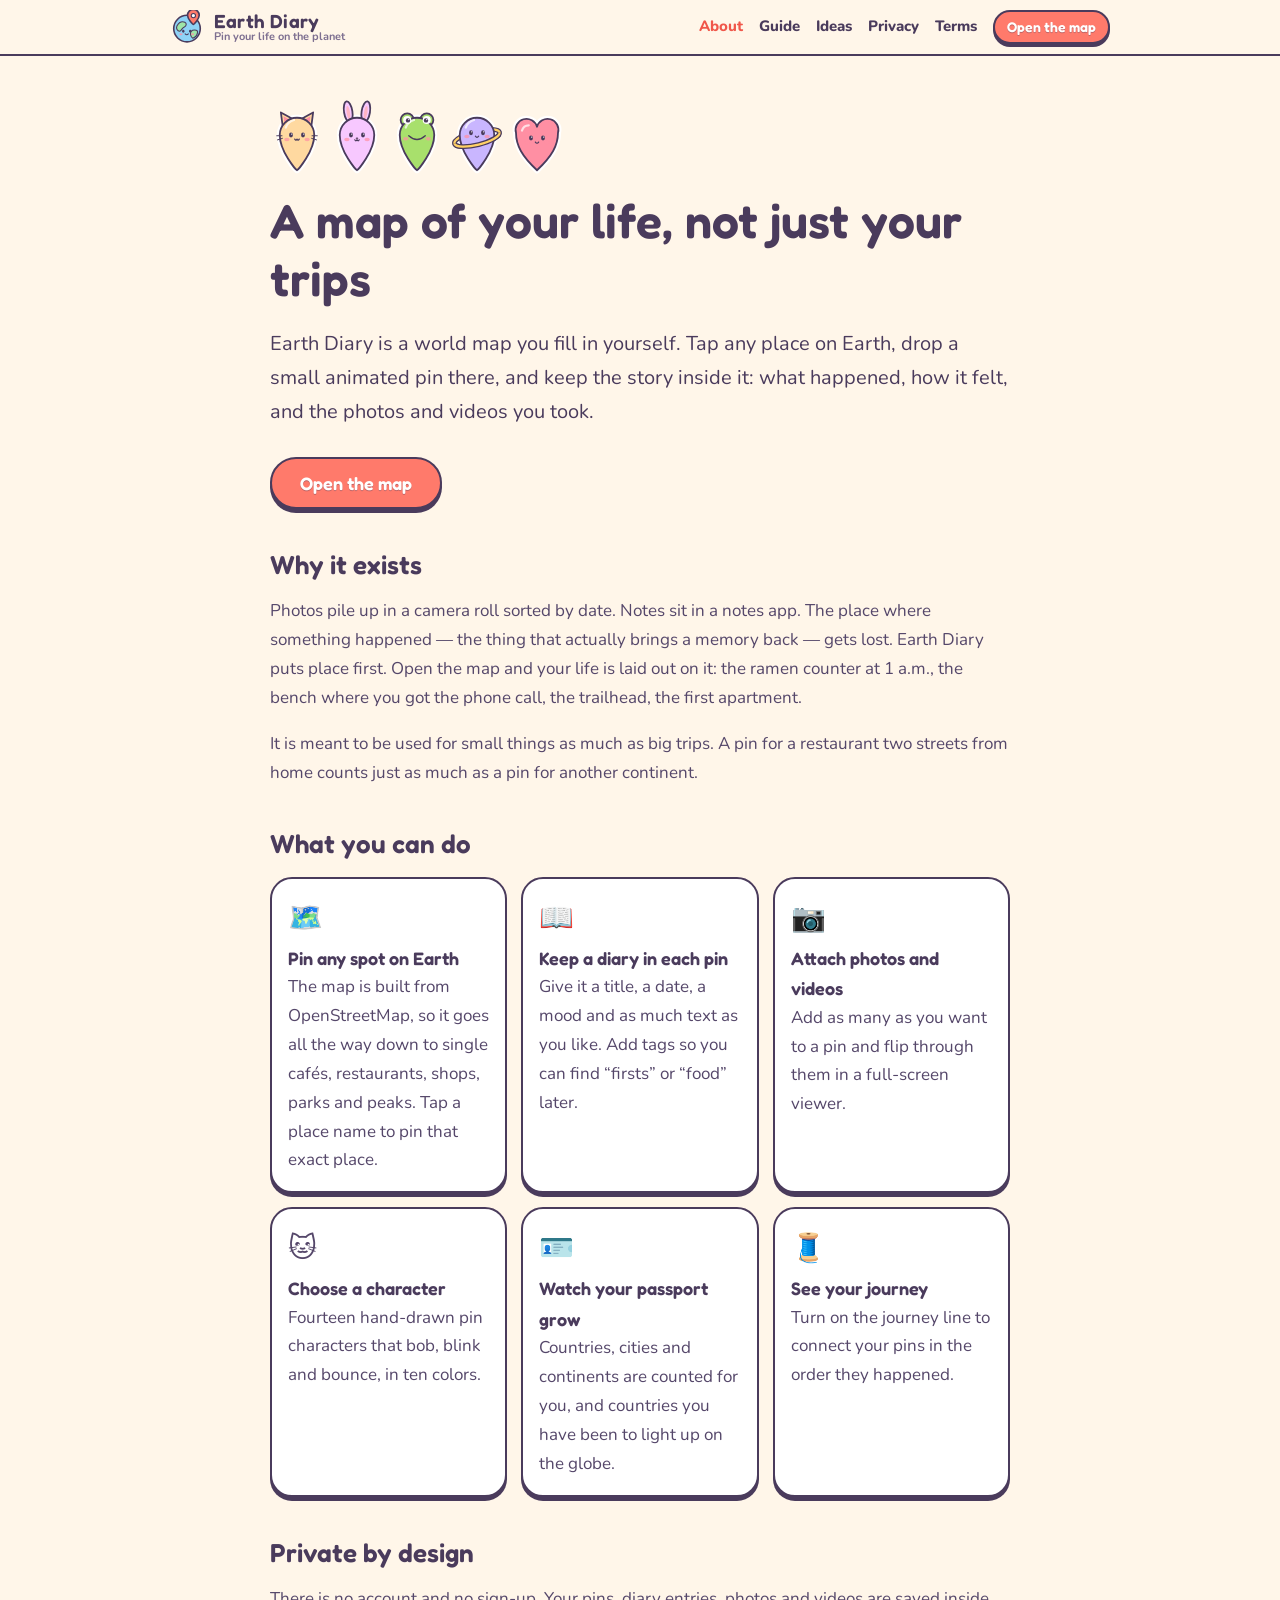
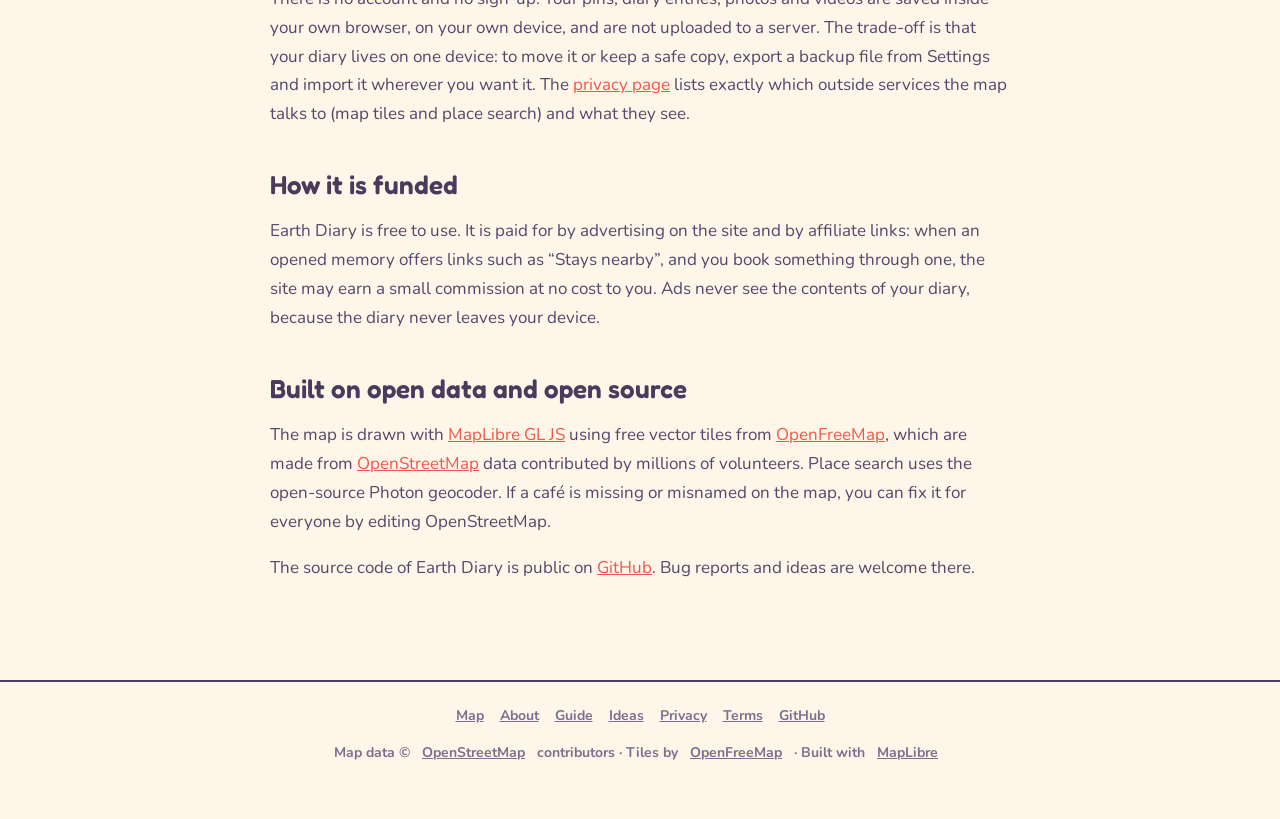
==== commit b9ab6715: "Ideas page, backup reminder, guide updates, popup stays clear of the top bar Co-Authored-By: Claude " ====
--- a/about.html
+++ b/about.html
@@ -17,7 +17,7 @@
 <body class="page">
   <header class="page-top"><div class="page-top-inner">
     <a class="brand" href="./"><img src="assets/icons/favicon.svg" alt="" width="34" height="34"><span class="brand-text"><b>Earth Diary</b><small>Pin your life on the planet</small></span></a>
-    <nav class="page-nav"><a href="about.html" aria-current="page">About</a><a href="guide.html">Guide</a><a href="privacy.html">Privacy</a><a href="terms.html">Terms</a><a class="btn btn-primary btn-sm" href="./">Open the map</a></nav>
+    <nav class="page-nav"><a href="about.html" aria-current="page">About</a><a href="guide.html">Guide</a><a href="ideas.html">Ideas</a><a href="privacy.html">Privacy</a><a href="terms.html">Terms</a><a class="btn btn-primary btn-sm" href="./">Open the map</a></nav>
   </div></header>
   <main class="page-main">
     <div class="hero-row" data-pins="cat,bunny:#F7C8FF,frog,planet,heart"></div>
@@ -53,7 +53,7 @@
 
   </main>
   <footer class="page-foot">
-    <a href="./">Map</a><a href="about.html">About</a><a href="guide.html">Guide</a><a href="privacy.html">Privacy</a><a href="terms.html">Terms</a><a href="https://github.com/EmmaZhao422/earth-diary">GitHub</a>
+    <a href="./">Map</a><a href="about.html">About</a><a href="guide.html">Guide</a><a href="ideas.html">Ideas</a><a href="privacy.html">Privacy</a><a href="terms.html">Terms</a><a href="https://github.com/EmmaZhao422/earth-diary">GitHub</a>
     <p>Map data © <a href="https://www.openstreetmap.org/copyright">OpenStreetMap</a> contributors · Tiles by <a href="https://openfreemap.org">OpenFreeMap</a> · Built with <a href="https://maplibre.org">MapLibre</a></p>
   </footer>
   <script src="assets/js/config.js"></script>
--- a/assets/css/app.css
+++ b/assets/css/app.css
@@ -270,6 +270,24 @@
 @keyframes bar-in { from { transform: translateX(-50%) translateY(-20px); opacity: 0; } }
 @keyframes hop { 0%, 100% { transform: translateY(0); } 50% { transform: translateY(-5px); } }
 
+.map-drop {
+  position: fixed; inset: 0; z-index: 45; background: rgba(255, 246, 233, .86); border: 6px dashed var(--coral); display: flex; flex-direction: column;
+  align-items: center; justify-content: center; gap: 8px; pointer-events: none; font-family: var(--font-head); font-size: 26px;
+}
+.map-drop span { font-size: 64px; animation: hop 1s ease-in-out infinite; }
+.replay-bar {
+  position: fixed; z-index: 27; bottom: 24px; left: 50%; transform: translateX(-50%); width: min(520px, calc(100vw - 24px));
+  display: flex; align-items: center; gap: 12px; padding: 10px 12px; background: #fff; border: 2.5px solid var(--ink); border-radius: 24px;
+  box-shadow: 0 5px 0 var(--ink), var(--shadow); animation: toast-in .35s cubic-bezier(.3, 1.5, .5, 1);
+}
+.replay-thumb { flex: none; width: 56px; height: 56px; border-radius: 14px; background: var(--cream) center/cover no-repeat; display: grid; place-items: center; }
+.replay-thumb svg { width: 32px; height: 46px; }
+.replay-text { flex: 1; min-width: 0; display: flex; flex-direction: column; }
+.replay-text b { font-family: var(--font-head); font-weight: 600; font-size: 16px; white-space: nowrap; overflow: hidden; text-overflow: ellipsis; }
+.replay-text small { color: var(--ink-soft); font-weight: 800; font-size: 12.5px; white-space: nowrap; overflow: hidden; text-overflow: ellipsis; }
+.replay-bar em { font-style: normal; font-weight: 800; font-size: 12.5px; color: var(--ink-soft); flex: none; }
+.is-replaying .fab { display: none; }
+
 /* ---------- pins ---------- */
 .pin { width: 46px; height: 66px; cursor: pointer; -webkit-tap-highlight-color: transparent; outline: none; }
 .maplibregl-marker:hover, .maplibregl-marker:focus-visible { z-index: 5; }
@@ -293,7 +311,18 @@
   background: var(--ink); color: #fff; padding: 4px 11px; border-radius: 999px; font-weight: 800; font-size: 12.5px; white-space: nowrap;
   max-width: 220px; overflow: hidden; text-overflow: ellipsis; transition: opacity .15s, transform .2s cubic-bezier(.3, 1.5, .5, 1);
 }
-.pin:hover .pin-tip, .pin.is-selected .pin-tip, .pin.is-draft .pin-tip:not(:empty) { opacity: 1; transform: translate(-50%, -8px) scale(1); }
+.pin.is-selected .pin-tip, .pin.is-draft .pin-tip:not(:empty) { opacity: 1; transform: translate(-50%, -8px) scale(1); }
+@media (hover: none) { .pin:hover .pin-tip { opacity: 1; transform: translate(-50%, -8px) scale(1); } }
+.pin-card {
+  position: absolute; left: 50%; bottom: calc(100% + 4px); width: 172px; margin-left: -86px; padding: 6px; pointer-events: none;
+  background: #fff; border: 2.5px solid var(--ink); border-radius: 18px; box-shadow: 0 4px 0 var(--ink); text-align: left;
+  opacity: 0; transform: translateY(8px) scale(.92) rotate(-2deg); transform-origin: 50% 100%; transition: opacity .15s, transform .22s cubic-bezier(.3, 1.5, .5, 1);
+  display: flex; flex-direction: column; gap: 2px;
+}
+.pin-card-img { display: block; height: 92px; border-radius: 11px; background: var(--cream) center/cover no-repeat; margin-bottom: 3px; }
+.pin-card b { font-family: var(--font-head); font-weight: 600; font-size: 13.5px; line-height: 1.2; padding: 0 4px; display: -webkit-box; -webkit-line-clamp: 2; -webkit-box-orient: vertical; overflow: hidden; }
+.pin-card small { font-size: 11.5px; font-weight: 800; color: var(--ink-soft); padding: 0 4px 2px; white-space: nowrap; overflow: hidden; text-overflow: ellipsis; }
+@media (hover: hover) { .pin:hover:not(.is-selected):not(.is-draft) .pin-card { opacity: 1; transform: translateY(-6px) scale(1) rotate(-2deg); } }
 .pin.is-selected .pin-tip { bottom: calc(100% + 16px); background: var(--coral-deep); }
 .pin-burst { position: absolute; left: 50%; top: 35%; pointer-events: none; }
 .pin-burst i { position: absolute; font-style: normal; font-size: 18px; left: -9px; top: -9px; animation: burst 1.2s ease-out forwards; --a: calc(var(--i) * 60deg - 30deg); }
@@ -507,6 +536,7 @@
 
 /* ---------- desktop offsets ---------- */
 @media (min-width: 900px) {
+  .sidebar-open .replay-bar { left: calc(50% + (var(--sidebar-w) + var(--gap)) / 2); }
   .sidebar-open .maplibregl-ctrl-bottom-left { left: calc(var(--sidebar-w) + var(--gap) + 4px); }
   .drawer-open .maplibregl-ctrl-bottom-right { right: calc(var(--drawer-w) + var(--gap) + 4px); }
   .sidebar-open .fab { left: calc(50% + (var(--sidebar-w) + var(--gap)) / 2); }
@@ -537,7 +567,8 @@
 
   .fab { bottom: calc(86px + env(safe-area-inset-bottom, 0px)); height: 54px; font-size: 17px; }
   .sheet-open .fab { display: none; }
-  .placing-bar { font-size: 13.5px; gap: 6px; padding-left: 12px; }
+  .placing-bar { font-size: 13.5px; gap: 6px; padding: 8px 10px; flex-wrap: wrap; justify-content: center; border-radius: 22px; width: max-content; }
+  .replay-bar { bottom: calc(84px + env(safe-area-inset-bottom, 0px)); }
   .placing-bar .placing-dot { display: none; }
   .maplibregl-ctrl-bottom-right, .maplibregl-ctrl-bottom-left { bottom: calc(74px + env(safe-area-inset-bottom, 0px)); }
   .toast-root { bottom: calc(150px + env(safe-area-inset-bottom, 0px)); }
--- a/assets/css/pages.css
+++ b/assets/css/pages.css
@@ -6,6 +6,7 @@
 .page-nav { display: flex; gap: 16px; margin-left: auto; align-items: center; flex-wrap: wrap; font-weight: 800; font-size: 15px; }
 .page-nav a { color: var(--ink); text-decoration: none; }
 .page-nav a:hover, .page-nav a[aria-current] { color: var(--coral-deep); }
+.page-nav a.btn, .page-nav a.btn:hover { color: #fff; }
 .page-main { max-width: 780px; margin: 0 auto; padding: 36px 20px 80px; }
 .page-main h1 { font-size: clamp(32px, 6vw, 48px); margin-bottom: 10px; }
 .page-main h2 { font-size: 26px; margin: 40px 0 10px; }
